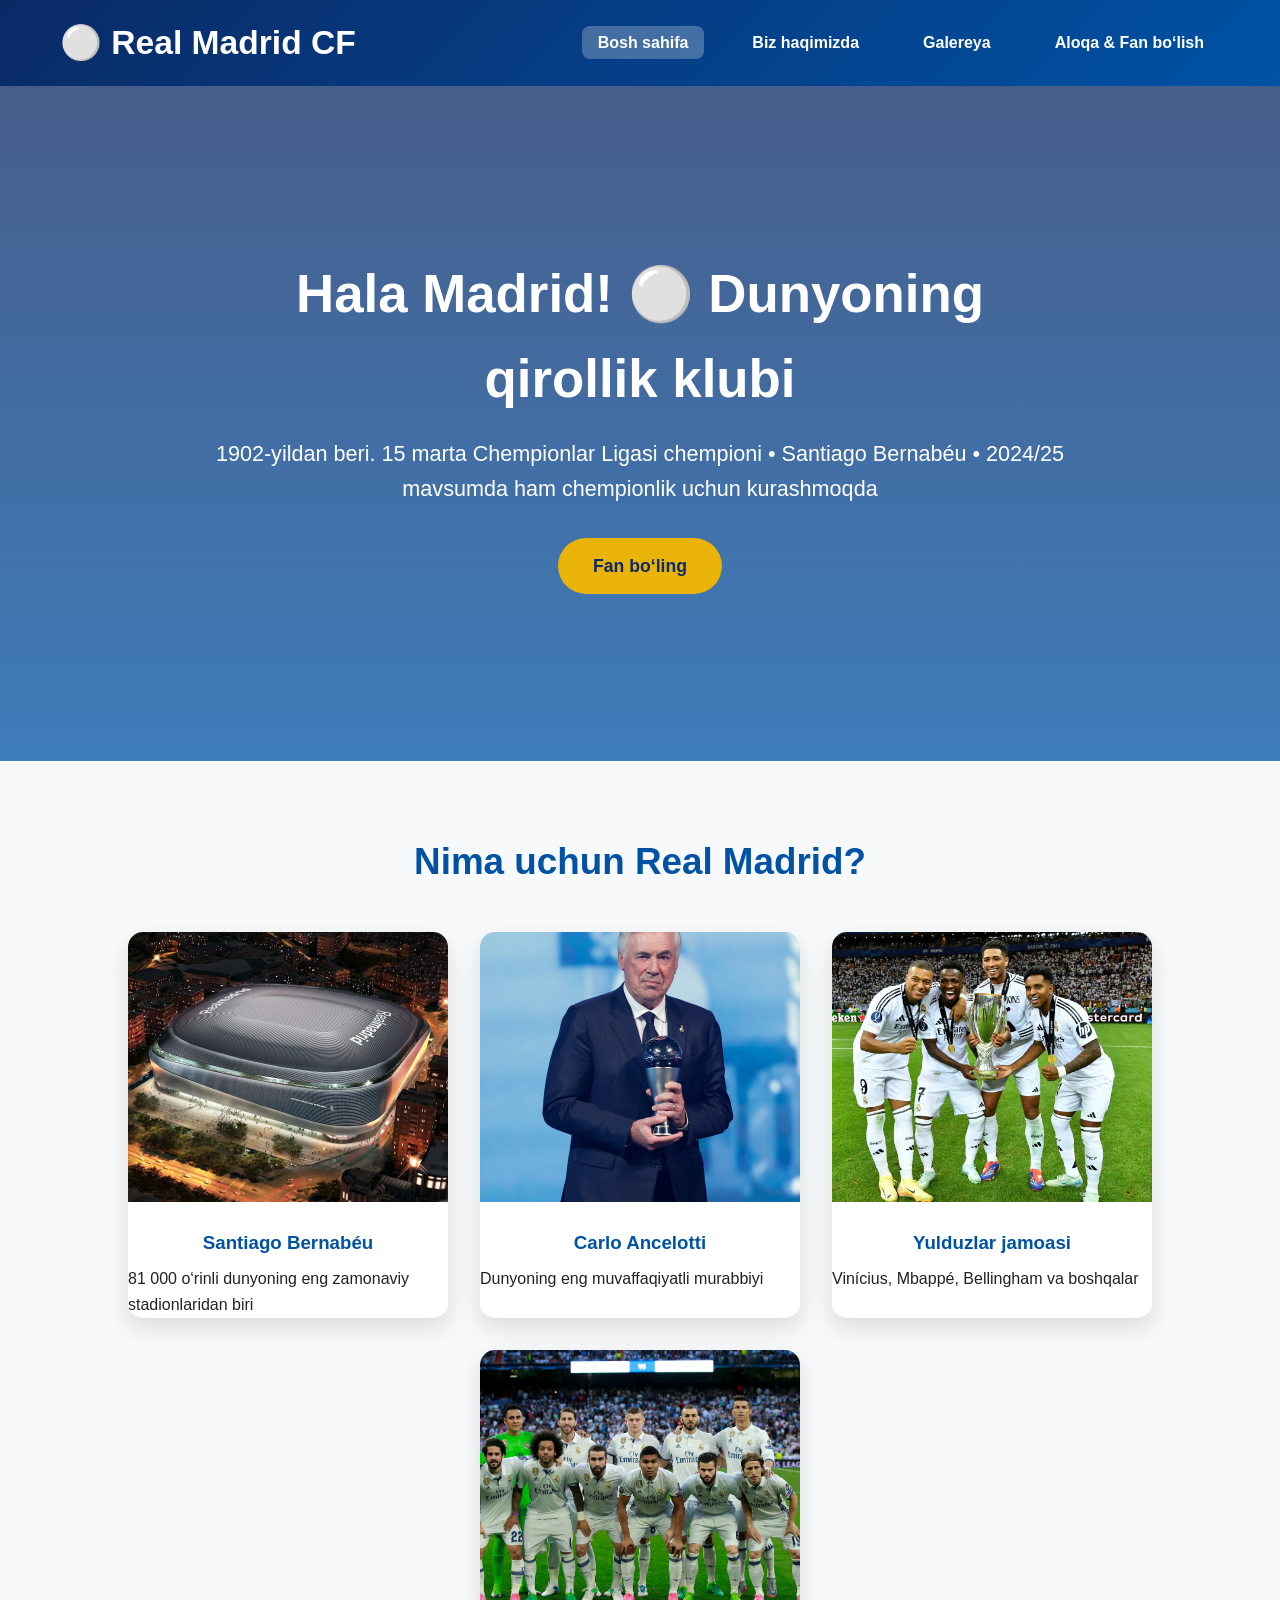
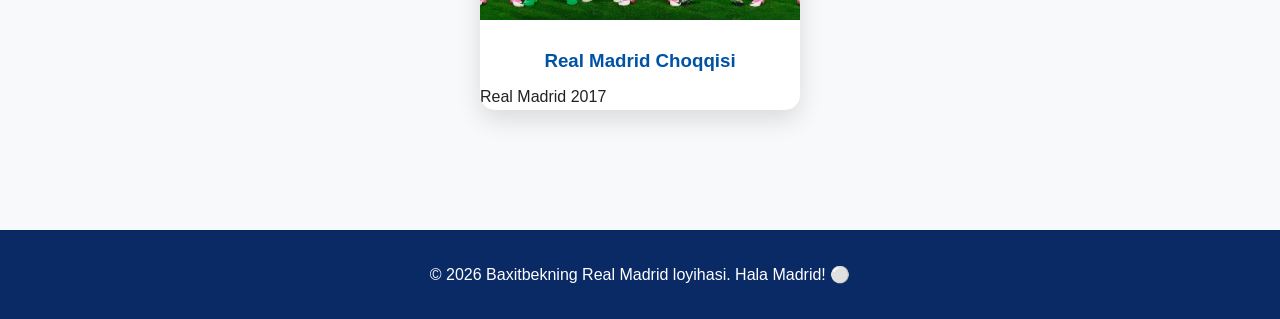
==== index.html @ 377eb579 "Add files via upload" ====
<!DOCTYPE html>
<html lang="uz">
<head>
    <meta charset="UTF-8">
    <meta name="viewport" content="width=device-width, initial-scale=1.0">
    <title>⚪ Real Madrid CF | Bosh sahifa</title>
    <link rel="stylesheet" href="style.css">
</head>
<body>
    <header>
        <div class="container">
            <h1>⚪ Real Madrid CF</h1>
            <nav>
                <ul>
                    <li><a href="index.html" class="active">Bosh sahifa</a></li>
                    <li><a href="about.html">Biz haqimizda</a></li>
                    <li><a href="gallery.html">Galereya</a></li>
                    <li><a href="contact.html">Aloqa & Fan bo‘lish</a></li>
                </ul>
            </nav>
        </div>
    </header>

    <section class="hero">
        <div class="hero-content">
            <h2 style="color: white;">Hala Madrid! ⚪ Dunyoning qirollik klubi</h2>
            <p>1902-yildan beri. 15 marta Chempionlar Ligasi chempioni • Santiago Bernabéu • 2024/25 mavsumda ham chempionlik uchun kurashmoqda</p>
            <a href="contact.html" class="btn">Fan bo‘ling</a>
        </div>
    </section>

    <section class="features">
        <div class="container">
            <h2>Nima uchun Real Madrid?</h2>
            <div class="feature-grid">
                <div class="feature-card">
                    <img src="santiagobernabeo.webp" alt="Bernabeu">
                    <h3>Santiago Bernabéu</h3>
                    <p>81 000 o‘rinli dunyoning eng zamonaviy stadionlaridan biri</p>
                </div>
                <div class="feature-card">
                    <img src="carlo-ancelotti-the-best.jpg" alt="Murabbiy">
                    <h3>Carlo Ancelotti</h3>
                    <p>Dunyoning eng muvaffaqiyatli murabbiyi</p>
                </div>
                <div class="feature-card">
                    <img src="kylian-mbappe-vinicius-junior-jude-925235145.webp" alt="Yulduzlar">
                    <h3>Yulduzlar jamoasi</h3>
                    <p>Vinícius, Mbappé, Bellingham va boshqalar</p>
                </div>
                <div class="feature-card">
                    <img src="rma2017.webp" alt="Yulduzlar">
                    <h3>Real Madrid Choqqisi</h3>
                    <p>Real Madrid 2017</p>
                </div>
            </div>
        </div>
    </section>

    <footer>
        <div class="container">
            <p>&copy; 2026 Baxitbekning Real Madrid loyihasi. Hala Madrid! ⚪</p>
        </div>
    </footer>
</body>
</html>
---- style.css ----
* {
    margin: 0;
    padding: 0;
    box-sizing: border-box;
}

body {
    font-family: 'Segoe UI', Tahoma, Geneva, Verdana, sans-serif;
    line-height: 1.6;
    color: #222;
    background-color: #f8f9fa;
}

.container {
    max-width: 1200px;
    margin: 0 auto;
    padding: 0 20px;
}

header {
    background: linear-gradient(135deg, #0A2A66, #0052A5);
    color: white;
    padding: 1rem 0;
    position: sticky;
    top: 0;
    z-index: 100;
}

header .container {
    display: flex;
    justify-content: space-between;
    align-items: center;
    flex-wrap: wrap;
}

h1 {
    font-size: 2.1rem;
    display: flex;
    align-items: center;
    gap: 10px;
}

nav ul {
    display: flex;
    list-style: none;
    gap: 2rem;
}

nav a {
    color: white;
    text-decoration: none;
    font-weight: 600;
    transition: all 0.3s ease;
    padding: 0.5rem 1rem;
    border-radius: 8px;
}

nav a:hover,
nav a.active {
    background-color: rgba(255,255,255,0.25);
    transform: translateY(-3px);
}


.hero {
    background: linear-gradient(rgba(10,42,102,0.75), rgba(0,82,165,0.75)), url(https://www.sportcal.com/wp-content/uploads/sites/32/2022/06/main62a8597bb1ad4.jpg) center/cover no-repeat;
    height: 75vh;
    display: flex;
    align-items: center;
    color: white;
    text-align: center;
}

.hero-content {
    max-width: 850px;
    margin: 0 auto;
    color: white;
}

.hero h2 {
    font-size: 3.3rem;
    margin-bottom: 1rem;
}

.hero p {
    font-size: 1.35rem;
    margin-bottom: 2rem;
}

.btn {
    display: inline-block;
    background-color: #EAB308;
    color: #0A2A66;
    padding: 14px 35px;
    text-decoration: none;
    border-radius: 50px;
    font-weight: bold;
    transition: all 0.3s ease;
    font-size: 1.1rem;
}

.btn:hover {
    background-color: #f5c12a;
    transform: scale(1.08);
}

section {
    padding: 4.5rem 0;
}

h2 {
    text-align: center;
    margin-bottom: 2.5rem;
    color: #0052A5;
    font-size: 2.3rem;
}


.feature-grid {
    display: flex;
    justify-content: center;
    gap: 2rem;
    flex-wrap: wrap;
}

.feature-card {
    background: white;
    border-radius: 15px;
    overflow: hidden;
    box-shadow: 0 10px 25px rgba(0,0,0,0.12);
    width: 320px;
    transition: all 0.3s ease;
}

.feature-card:hover {
    transform: translateY(-15px) scale(1.04);
}

.feature-card img {
    width: 100%;
    height: 270px;
    object-fit: cover;
}

.feature-card h3 {
    padding: 1.2rem 1rem 0.5rem;
    text-align: center;
    color: #0052A5;
}


.gallery-grid {
    display: grid;
    grid-template-columns: repeat(auto-fit, minmax(300px, 1fr));
    gap: 1.8rem;
}

.gallery-item {
    border-radius: 15px;
    overflow: hidden;
    box-shadow: 0 8px 20px rgba(0,0,0,0.1);
    transition: all 0.3s ease;
}

.gallery-item:hover {
    transform: scale(1.05);
}

.gallery-item img {
    width: 100%;
    height: 300px;
    object-fit: cover;
    transition: transform 0.5s;
}

.gallery-item:hover img {
    transform: scale(1.12);
}

.gallery-item p {
    padding: 1rem;
    text-align: center;
    font-weight: 600;
    background: #f8f9fa;
}


table {
    width: 100%;
    border-collapse: collapse;
    margin: 2.5rem 0;
    background: white;
    box-shadow: 0 8px 20px rgba(0,0,0,0.1);
    border-radius: 10px;
    overflow: hidden;
}

th, td {
    padding: 16px;
    text-align: center;
    border-bottom: 1px solid #ddd;
}

th {
    background-color: #0052A5;
    color: white;
    font-weight: bold;
}

tr:nth-child(even) {
    background-color: #f0f5ff;
}


form {
    max-width: 650px;
    margin: 0 auto;
    background: white;
    padding: 2.5rem;
    border-radius: 15px;
    box-shadow: 0 15px 30px rgba(0,0,0,0.12);
}

label {
    display: block;
    margin: 1.2rem 0 0.6rem;
    font-weight: 600;
    color: #0052A5;
}

input, textarea {
    width: 100%;
    padding: 14px;
    border: 2px solid #ccc;
    border-radius: 8px;
    font-size: 1rem;
    transition: border 0.3s;
}

input:focus, textarea:focus {
    border-color: #EAB308;
    outline: none;
}

button.btn {
    margin-top: 2rem;
    width: 100%;
    padding: 16px;
}

.tarixi{
   width: 1000px;
    text-align: center;
    margin-left: 800px;
    font-size: 20px;
}
footer {
    background: #0A2A66;
    color: white;
    text-align: center;
    padding: 2rem 0;
    margin-top: 3rem;
}

/* Responsive */
@media (max-width: 768px) {
    header .container {
        flex-direction: column;
        gap: 1rem;
    }
    
    nav ul {
        flex-direction: column;
        gap: 0.8rem;
        text-align: center;
    }
    
    .hero h2 {
        font-size: 2.5rem;
    }
    
    .feature-grid {
        flex-direction: column;
        align-items: center;
    }
    
    .gallery-grid {
        grid-template-columns: repeat(auto-fit, minmax(250px, 1fr));
    }
}
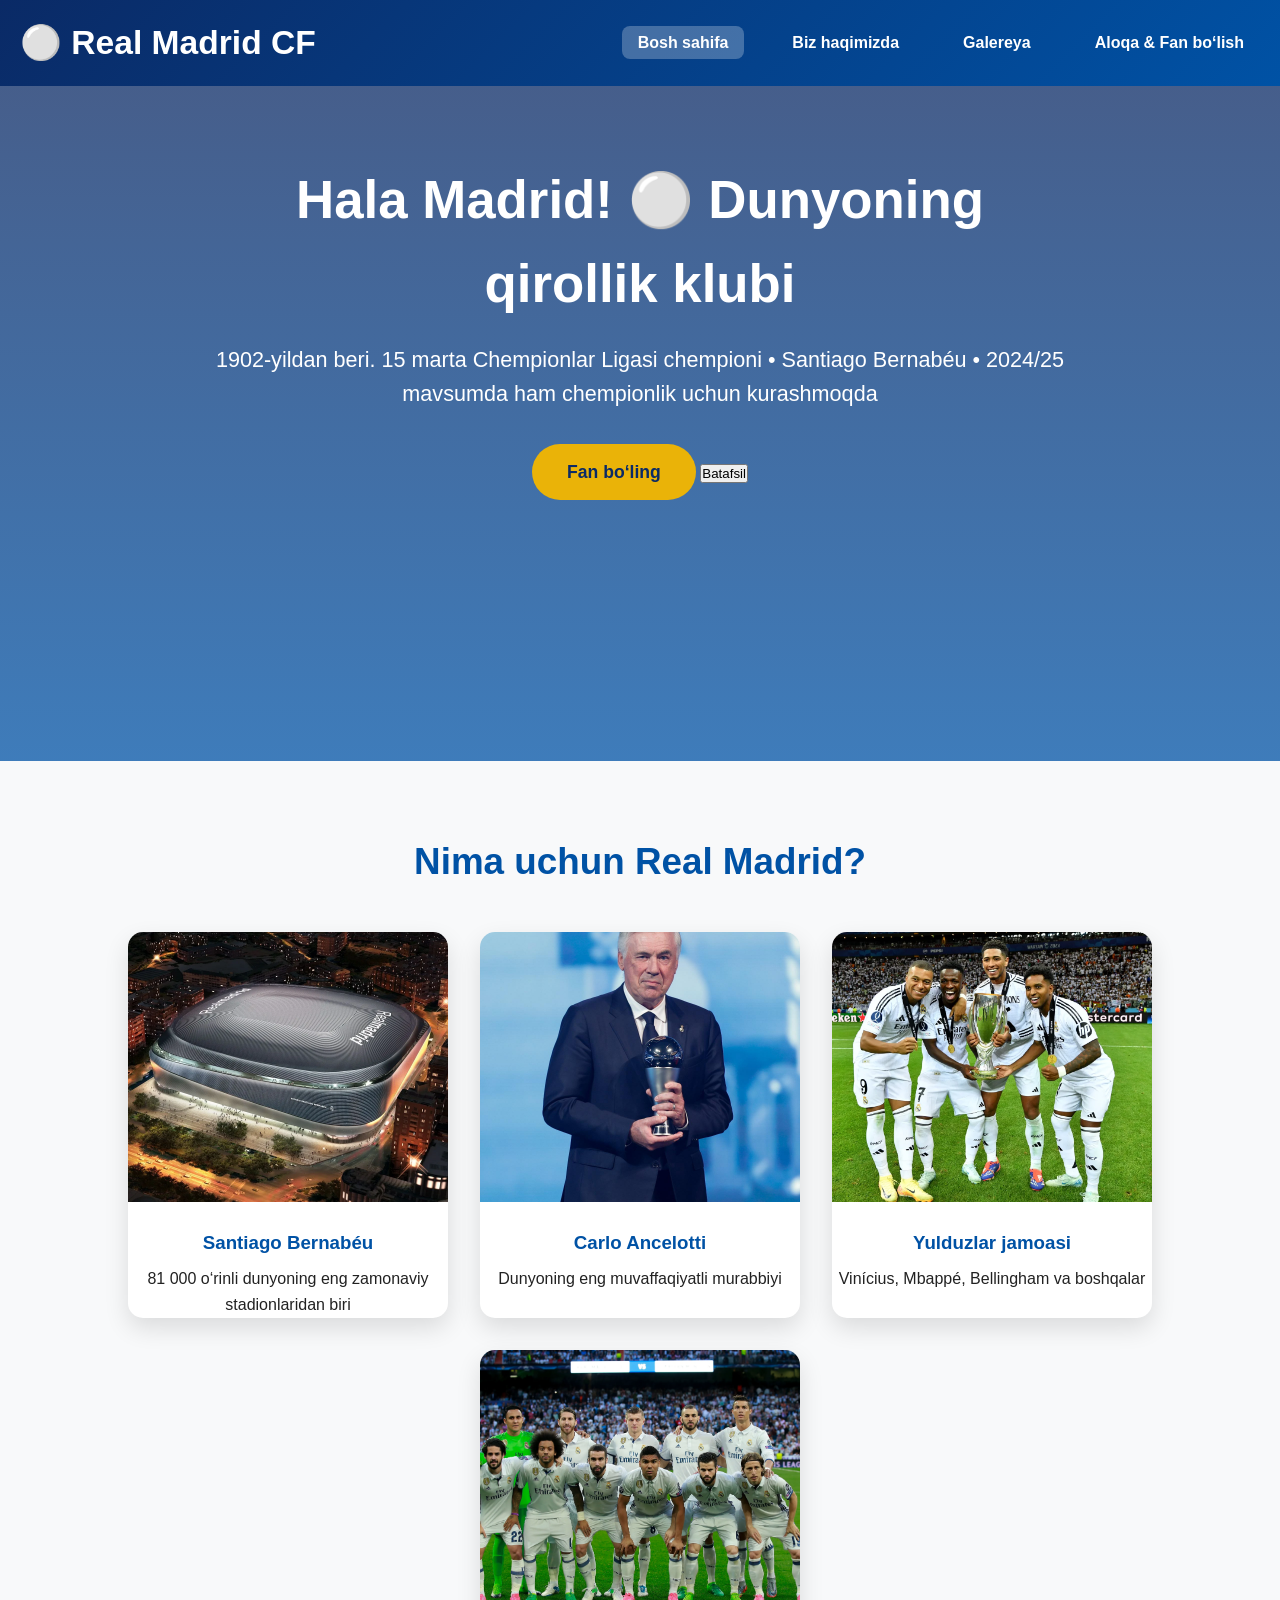
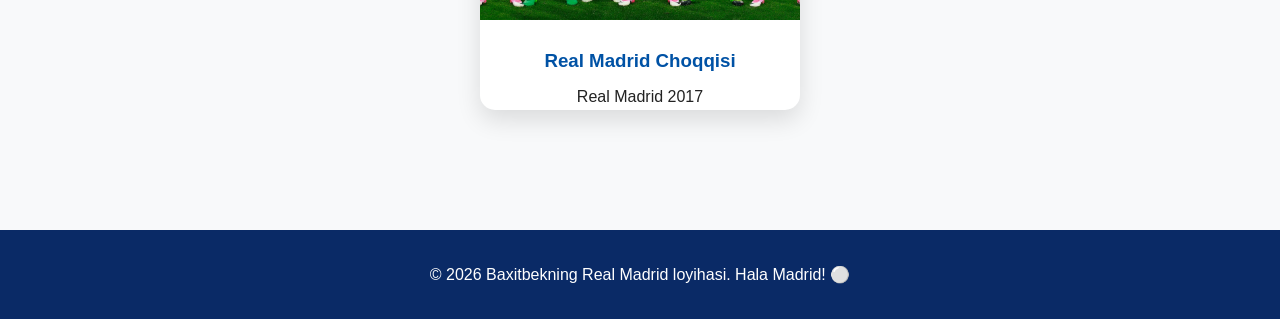
==== commit a617c6d4: "Update index.html" ====
--- a/index.html
+++ b/index.html
@@ -26,6 +26,9 @@
             <h2 style="color: white;">Hala Madrid! ⚪ Dunyoning qirollik klubi</h2>
             <p>1902-yildan beri. 15 marta Chempionlar Ligasi chempioni • Santiago Bernabéu • 2024/25 mavsumda ham chempionlik uchun kurashmoqda</p>
             <a href="contact.html" class="btn">Fan bo‘ling</a>
+            <a href="https://www.realmadrid.com/en-US">
+  <button>Batafsil</button>
+</a>
         </div>
     </section>
 
@@ -63,4 +66,5 @@
         </div>
     </footer>
 </body>
-</html>+
+</html>
--- a/style.css
+++ b/style.css
@@ -13,7 +13,7 @@
 }
 
 .container {
-    max-width: 1200px;
+  max-width: 1200px
     margin: 0 auto;
     padding: 0 20px;
 }
@@ -66,7 +66,7 @@
 .hero {
     background: linear-gradient(rgba(10,42,102,0.75), rgba(0,82,165,0.75)), url(https://www.sportcal.com/wp-content/uploads/sites/32/2022/06/main62a8597bb1ad4.jpg) center/cover no-repeat;
     height: 75vh;
-    display: flex;
+    display: fixed;
     align-items: center;
     color: white;
     text-align: center;
@@ -122,6 +122,7 @@
     justify-content: center;
     gap: 2rem;
     flex-wrap: wrap;
+    text-align:center;
 }
 
 .feature-card {
@@ -189,7 +190,7 @@
 table {
     width: 100%;
     border-collapse: collapse;
-    margin: 2.5rem 0;
+    margin:  0 auto;
     background: white;
     box-shadow: 0 8px 20px rgba(0,0,0,0.1);
     border-radius: 10px;
@@ -250,10 +251,21 @@
 }
 
 .tarixi{
-   width: 1000px;
-    text-align: center;
-    margin-left: 800px;
+max-width:1200px;
+    text-align: center;
+    margin:10px auto;
     font-size: 20px;
+  
+}
+.foto{
+ width: 700px;
+    height:500px
+}
+.history{
+   width:1200px;
+    display: flex;
+    height:500px
+    margin: 0 auto;
 }
 footer {
     background: #0A2A66;
@@ -288,4 +300,39 @@
     .gallery-grid {
         grid-template-columns: repeat(auto-fit, minmax(250px, 1fr));
     }
-}+
+}
+
+
+
+
+
+
+
+
+
+
+
+
+
+
+
+
+
+
+
+
+
+
+
+
+
+
+
+
+
+
+
+
+
+
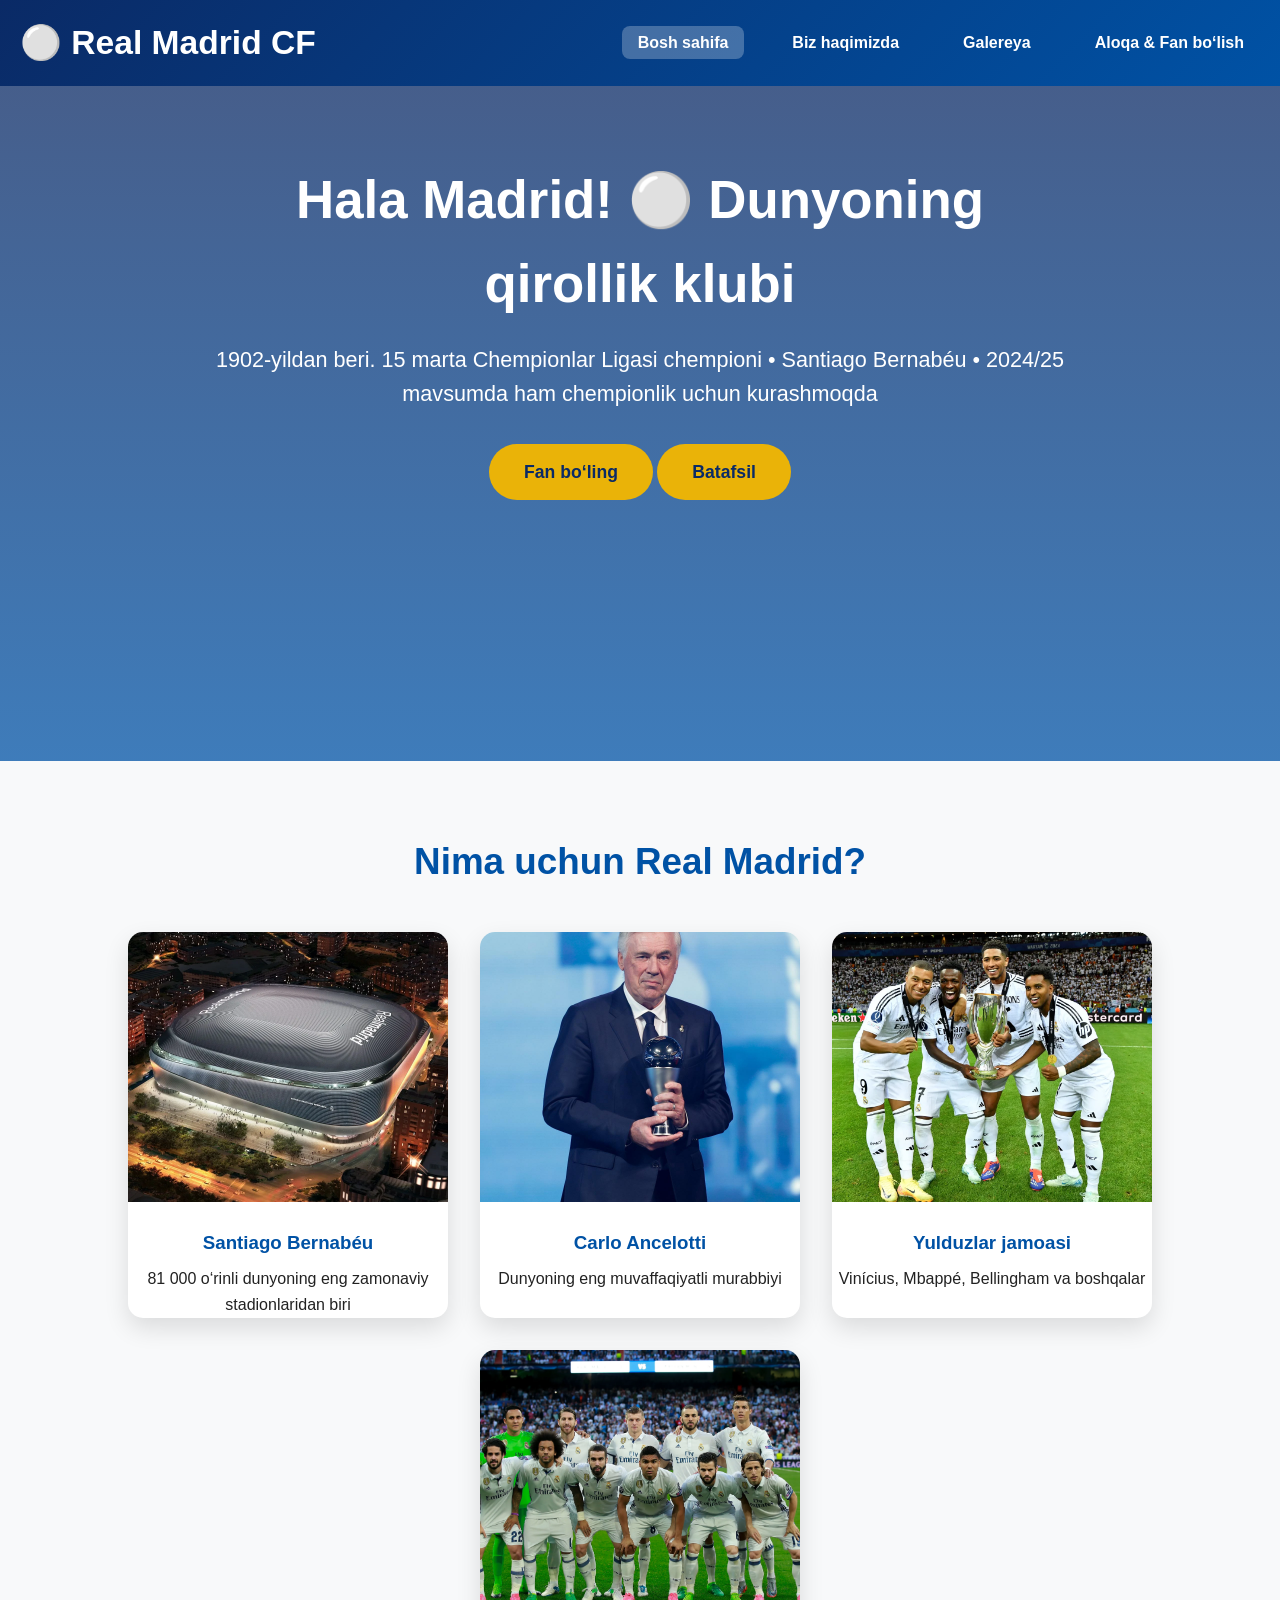
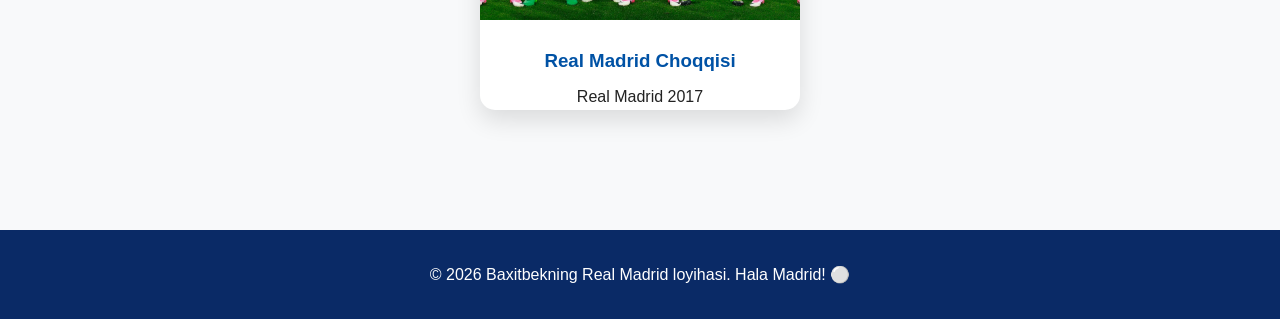
==== commit 9354b024: "Update index.html" ====
--- a/index.html
+++ b/index.html
@@ -26,8 +26,8 @@
             <h2 style="color: white;">Hala Madrid! ⚪ Dunyoning qirollik klubi</h2>
             <p>1902-yildan beri. 15 marta Chempionlar Ligasi chempioni • Santiago Bernabéu • 2024/25 mavsumda ham chempionlik uchun kurashmoqda</p>
             <a href="contact.html" class="btn">Fan bo‘ling</a>
-            <a href="https://www.realmadrid.com/en-US">
-  <button>Batafsil</button>
+            <a href="https://www.realmadrid.com/en-US" class="btn">Batafsil
+ 
 </a>
         </div>
     </section>
@@ -68,3 +68,4 @@
 </body>
 
 </html>
+
